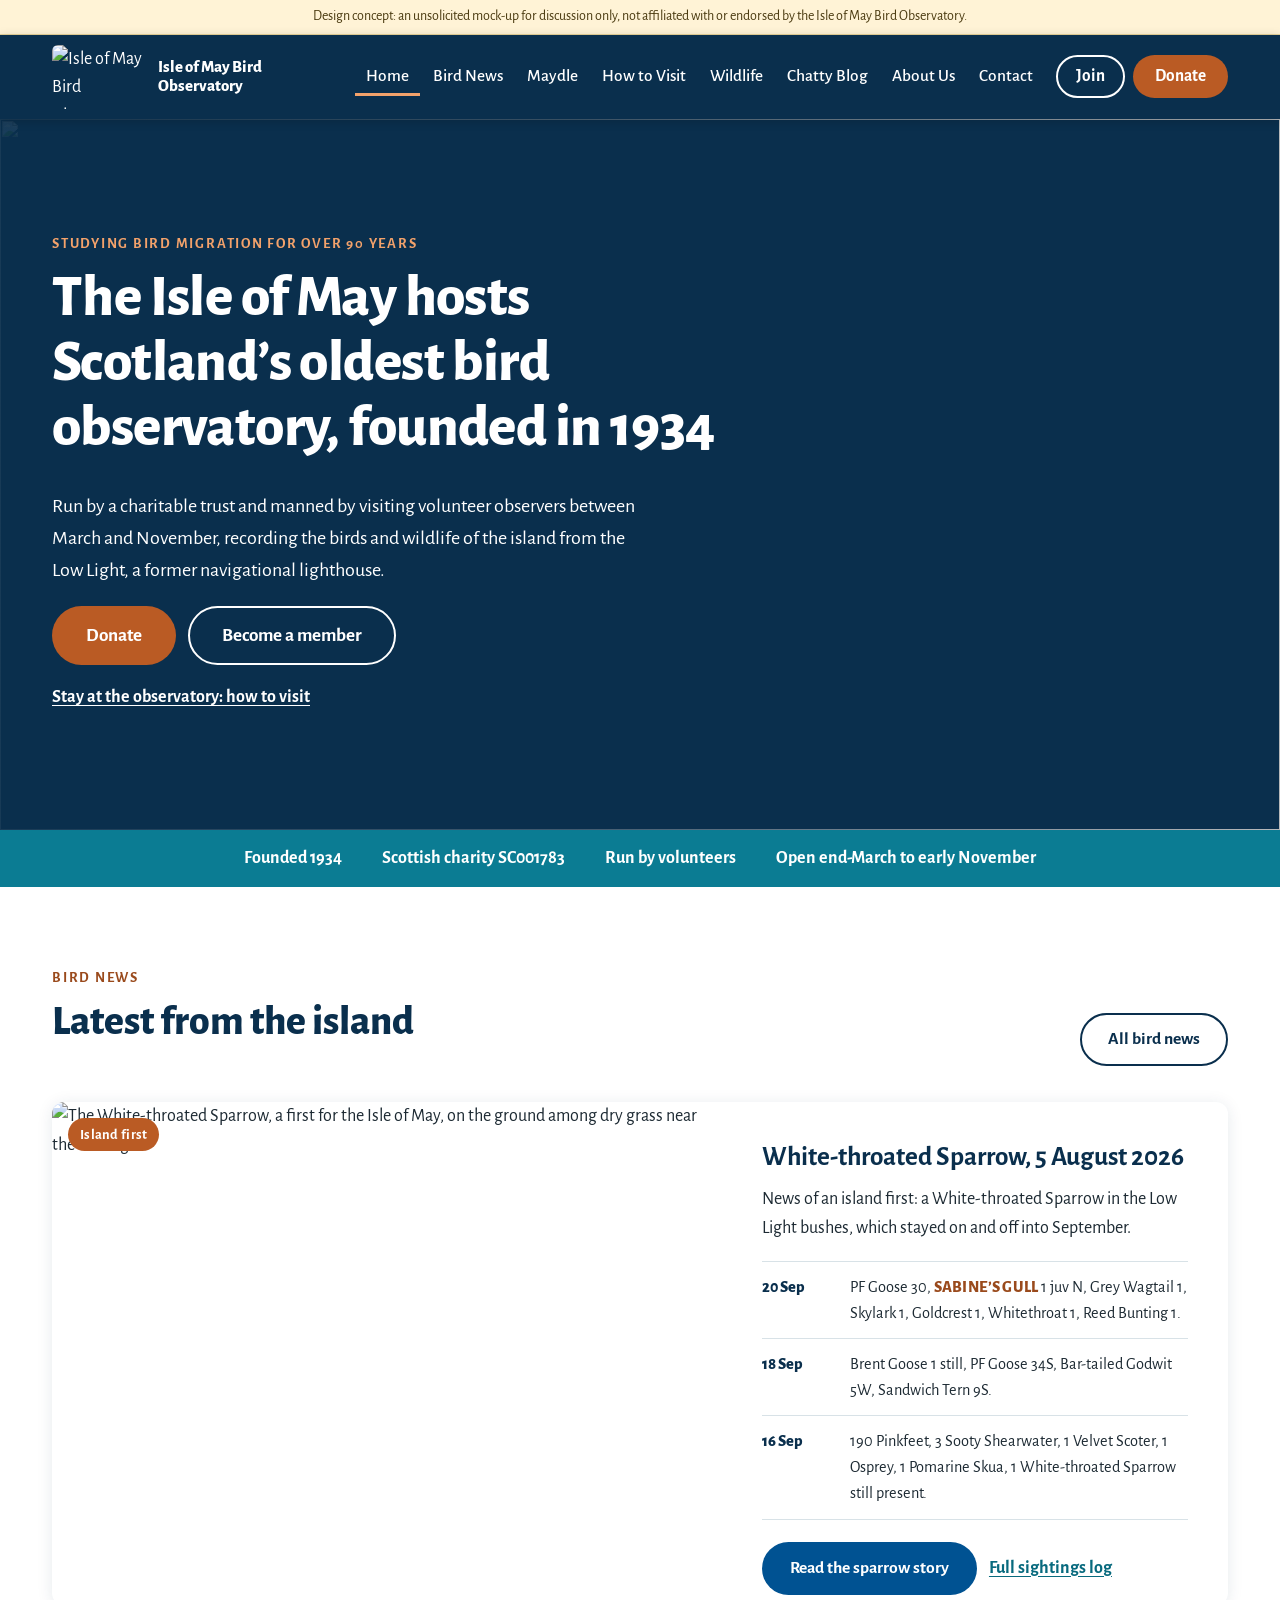
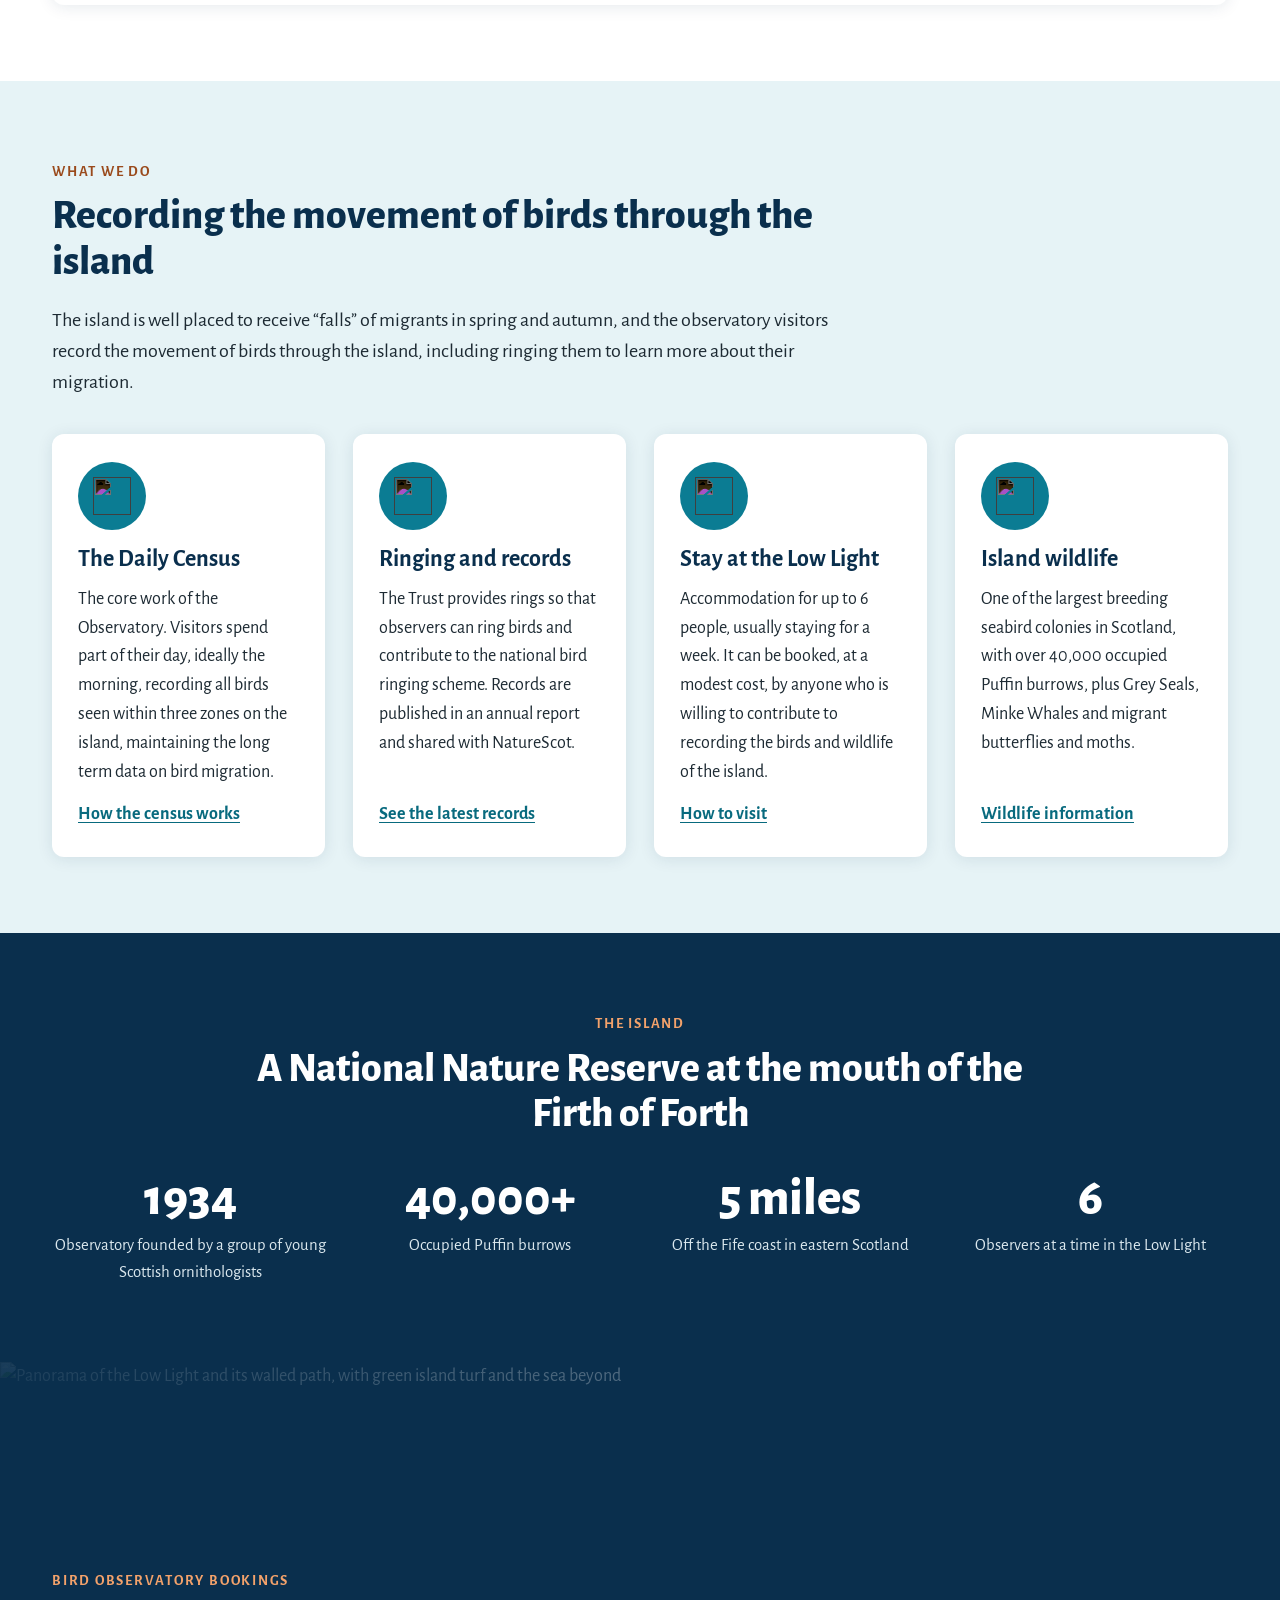
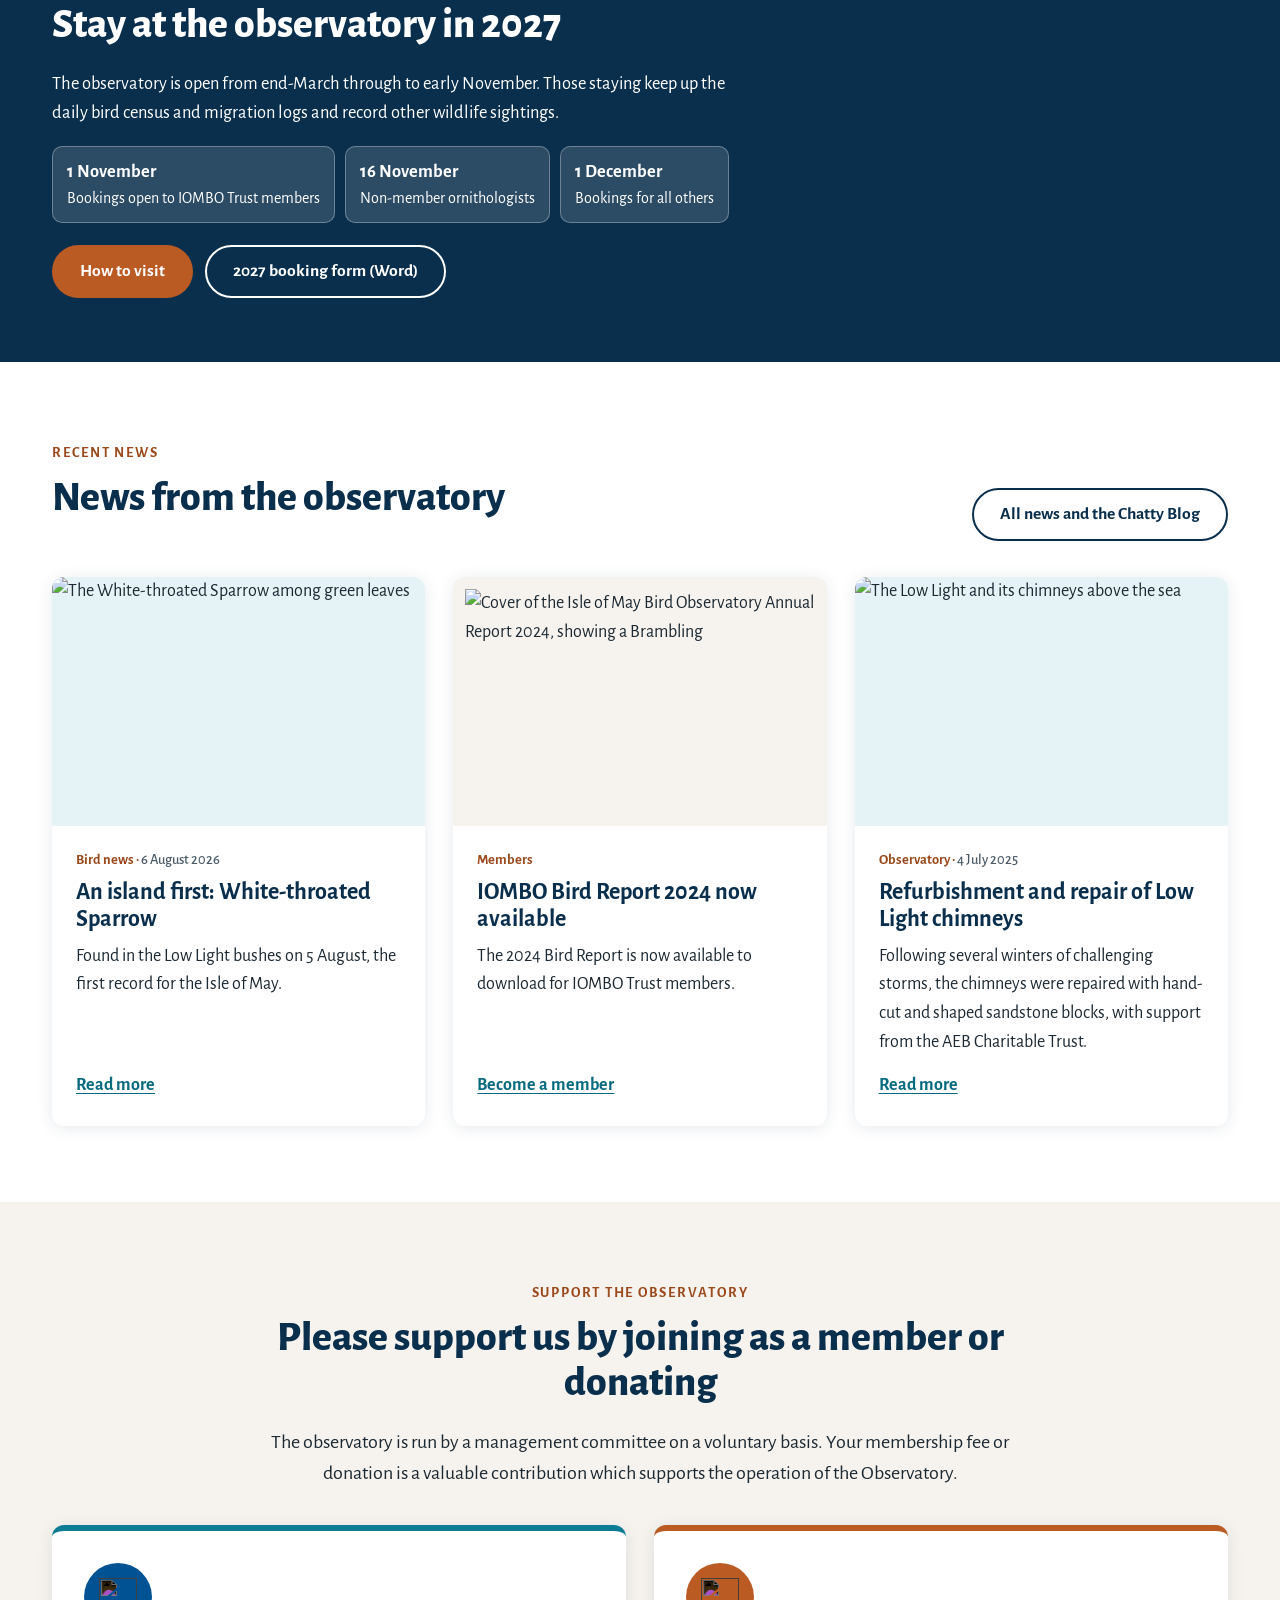
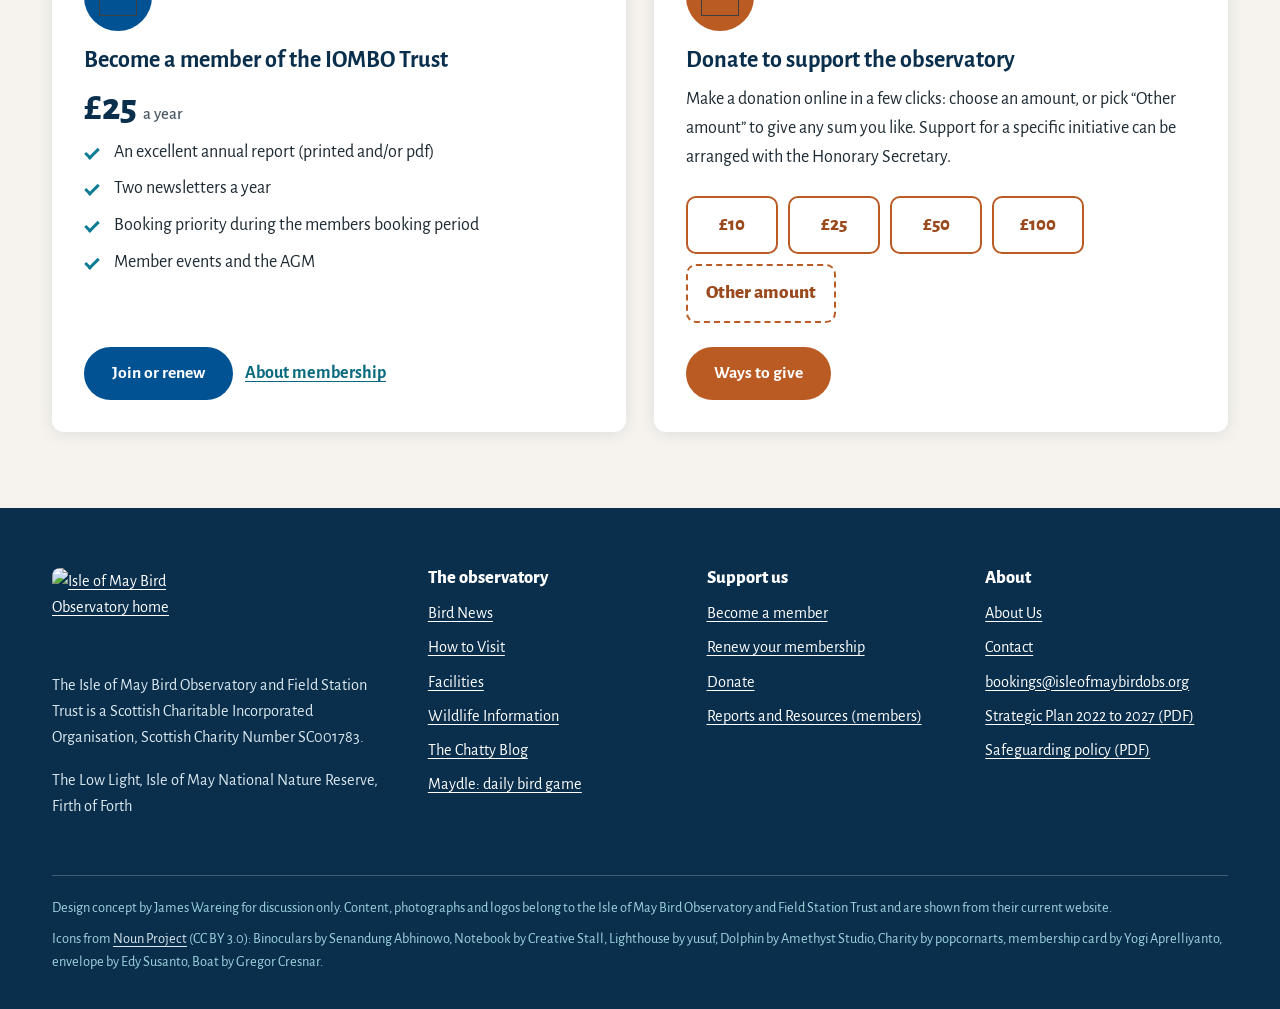
==== index.html @ 3816c266 "Isle of May Bird Observatory website redesign concept Co-Authored-By: Claude Opus 5.5 <noreply@anthr" ====
<!doctype html>
<html lang="en-GB">
<head>
<meta charset="utf-8">
<meta name="viewport" content="width=device-width, initial-scale=1">
<meta name="robots" content="noindex, nofollow">
<title>Isle of May Bird Observatory | Design concept</title>
<meta name="description" content="Design concept homepage for the Isle of May Bird Observatory, Scotland's oldest bird observatory.">
<link rel="preconnect" href="https://fonts.googleapis.com">
<link rel="preconnect" href="https://fonts.gstatic.com" crossorigin>
<link href="https://fonts.googleapis.com/css2?family=Alegreya+Sans:ital,wght@0,400;0,500;0,700;0,800;1,400&display=swap" rel="stylesheet">
<link rel="stylesheet" href="styles.css">
</head>
<body>
<a class="skip-link" href="#main">Skip to content</a>
<div class="concept-banner" role="note">Design concept: an unsolicited mock-up for discussion only, not affiliated with or endorsed by the Isle of May Bird Observatory.</div>
<header class="site-header">
  <div class="container header-inner">
    <a class="logo" href="index.html"><img src="https://i0.wp.com/isleofmaybirdobs.org/wp-content/uploads/2013/03/iombo-logo-2014-colour.png?ssl=1" alt="Isle of May Bird Observatory logo" width="94" height="64"><span>Isle of May Bird Observatory</span></a>
    <button class="menu-toggle" type="button" aria-expanded="false" aria-controls="main-nav"><span class="bars" aria-hidden="true"></span><span class="label">Menu</span></button>
    <nav class="main-nav" id="main-nav" aria-label="Main">
      <ul>
        <li><a href="index.html" aria-current="page">Home</a></li>
        <li><a href="sightings.html">Bird News</a></li>
        <li><a href="game.html">Maydle</a></li>
        <li><a href="how-to-visit.html">How to Visit</a></li>
        <li><a href="wildlife.html">Wildlife</a></li>
        <li><a href="news.html">Chatty Blog</a></li>
        <li><a href="about.html">About Us</a></li>
        <li><a href="contact.html">Contact</a></li>
        <li class="nav-join"><a href="support.html#join">Join</a></li>
        <li class="nav-donate"><a href="support.html#donate">Donate</a></li>
      </ul>
    </nav>
  </div>
</header>
<main id="main">
<section class="hero" aria-labelledby="hero-title">
  <div class="hero-media"><img src="https://i0.wp.com/isleofmaybirdobs.org/wp-content/uploads/2017/09/iomwebbackground.jpg?ssl=1" alt="" fetchpriority="high" width="1556" height="1167"></div>
  <div class="container">
    <div class="hero-content">
      <span class="eyebrow">Studying bird migration for over 90 years</span>
      <h1 id="hero-title">The Isle of May hosts Scotland&rsquo;s oldest bird observatory, founded in 1934</h1>
      <p>Run by a charitable trust and manned by visiting volunteer observers between March and November, recording the birds and wildlife of the island from the Low Light, a former navigational lighthouse.</p>
      <div class="btn-row">
        <a class="btn btn-donate btn-lg" href="support.html#donate">Donate</a>
        <a class="btn btn-outline btn-lg" href="support.html#join">Become a member</a>
      </div>
      <a href="how-to-visit.html" class="sub-link">Stay at the observatory: how to visit</a>
    </div>
  </div>
</section>

<div class="trust-strip">
  <div class="container">
    <ul>
      <li>Founded 1934</li>
      <li>Scottish charity SC001783</li>
      <li>Run by volunteers</li>
      <li>Open end-March to early November</li>
    </ul>
  </div>
</div>

<section class="section" aria-labelledby="latest-title">
  <div class="container">
    <div class="section-head row">
      <div>
        <span class="eyebrow">Bird News</span>
        <h2 id="latest-title">Latest from the island</h2>
      </div>
      <a class="btn btn-outline" href="sightings.html">All bird news</a>
    </div>
    <div class="sightings-feature">
      <div class="sf-media">
        <img src="https://i0.wp.com/isleofmaybirdobs.org/wp-content/uploads/2026/08/photo-2026-08-05-13-35-54.jpg?ssl=1" alt="The White-throated Sparrow, a first for the Isle of May, on the ground among dry grass near the Low Light" loading="lazy" width="1599" height="1200">
        <span class="badge">Island first</span>
      </div>
      <div class="sf-body">
        <h3 style="font-size:1.7rem">White-throated Sparrow, 5 August 2026</h3>
        <p>News of an island first: a White-throated Sparrow in the Low Light bushes, which stayed on and off into September.</p>
        <ul class="log-mini" aria-label="Latest log entries">
          <li><time datetime="2026-09-20">20 Sep</time><span>PF Goose 30, <span class="rare">SABINE&rsquo;S GULL</span> 1 juv N, Grey Wagtail 1, Skylark 1, Goldcrest 1, Whitethroat 1, Reed Bunting 1.</span></li>
          <li><time datetime="2026-09-18">18 Sep</time><span>Brent Goose 1 still, PF Goose 34S, Bar-tailed Godwit 5W, Sandwich Tern 9S.</span></li>
          <li><time datetime="2026-09-16">16 Sep</time><span>190 Pinkfeet, 3 Sooty Shearwater, 1 Velvet Scoter, 1 Osprey, 1 Pomarine Skua, 1 White-throated Sparrow still present.</span></li>
        </ul>
        <div class="btn-row">
          <a class="btn btn-primary" href="news-article.html">Read the sparrow story</a>
          <a class="text-link" href="sightings.html">Full sightings log</a>
        </div>
      </div>
    </div>
  </div>
</section>

<section class="section bg-pale" aria-labelledby="what-title">
  <div class="container">
    <div class="section-head">
      <span class="eyebrow">What we do</span>
      <h2 id="what-title">Recording the movement of birds through the island</h2>
      <p class="lead">The island is well placed to receive &ldquo;falls&rdquo; of migrants in spring and autumn, and the observatory visitors record the movement of birds through the island, including ringing them to learn more about their migration.</p>
    </div>
    <div class="grid grid-4">
      <article class="feature">
        <span class="icon-circle "><img src="https://static.thenounproject.com/png/7057283-200.png" alt="" width="38" height="38"></span>
        <h3>The Daily Census</h3>
        <p>The core work of the Observatory. Visitors spend part of their day, ideally the morning, recording all birds seen within three zones on the island, maintaining the long term data on bird migration.</p>
        <a href="wildlife.html" class="card-link">How the census works</a>
      </article>
      <article class="feature">
        <span class="icon-circle "><img src="https://static.thenounproject.com/png/784610-200.png" alt="" width="38" height="38"></span>
        <h3>Ringing and records</h3>
        <p>The Trust provides rings so that observers can ring birds and contribute to the national bird ringing scheme. Records are published in an annual report and shared with NatureScot.</p>
        <a class="card-link" href="sightings.html">See the latest records</a>
      </article>
      <article class="feature">
        <span class="icon-circle "><img src="https://static.thenounproject.com/png/3741266-200.png" alt="" width="38" height="38"></span>
        <h3>Stay at the Low Light</h3>
        <p>Accommodation for up to 6 people, usually staying for a week. It can be booked, at a modest cost, by anyone who is willing to contribute to recording the birds and wildlife of the island.</p>
        <a href="how-to-visit.html" class="card-link">How to visit</a>
      </article>
      <article class="feature">
        <span class="icon-circle "><img src="https://static.thenounproject.com/png/4284374-200.png" alt="" width="38" height="38"></span>
        <h3>Island wildlife</h3>
        <p>One of the largest breeding seabird colonies in Scotland, with over 40,000 occupied Puffin burrows, plus Grey Seals, Minke Whales and migrant butterflies and moths.</p>
        <a href="wildlife.html" class="card-link">Wildlife information</a>
      </article>
    </div>
  </div>
</section>

<section class="section band-dark" aria-labelledby="facts-title">
  <div class="container">
    <div class="section-head center">
      <span class="eyebrow">The island</span>
      <h2 id="facts-title">A National Nature Reserve at the mouth of the Firth of Forth</h2>
    </div>
    <div class="stats">
      <div><span class="stat-num">1934</span><span class="stat-label">Observatory founded by a group of young Scottish ornithologists</span></div>
      <div><span class="stat-num">40,000+</span><span class="stat-label">Occupied Puffin burrows</span></div>
      <div><span class="stat-num">5 miles</span><span class="stat-label">Off the Fife coast in eastern Scotland</span></div>
      <div><span class="stat-num">6</span><span class="stat-label">Observers at a time in the Low Light</span></div>
    </div>
  </div>
</section>

<section class="pano" aria-labelledby="visit-title">
  <img src="https://i0.wp.com/isleofmaybirdobs.org/wp-content/uploads/2013/03/pano_lowlight.jpg?w=2600&ssl=1" alt="Panorama of the Low Light and its walled path, with green island turf and the sea beyond" loading="lazy" class="bg">
  <div class="container">
    <span class="eyebrow">Bird Observatory bookings</span>
    <h2 id="visit-title">Stay at the observatory in 2027</h2>
    <p>The observatory is open from end-March through to early November. Those staying keep up the daily bird census and migration logs and record other wildlife sightings.</p>
    <ul class="dates">
      <li><strong>1 November</strong>Bookings open to IOMBO Trust members</li>
      <li><strong>16 November</strong>Non-member ornithologists</li>
      <li><strong>1 December</strong>Bookings for all others</li>
    </ul>
    <div class="btn-row">
      <a href="how-to-visit.html" class="btn btn-donate">How to visit</a>
      <a href="https://isleofmaybirdobs.org/wp-content/uploads/2026/10/iombo-booking-form-2027.docx" class="btn btn-outline" target="_blank" rel="noopener">2027 booking form (Word)<span class="visually-hidden"> (opens in a new tab)</span></a>
    </div>
  </div>
</section>

<section class="section" aria-labelledby="news-title">
  <div class="container">
    <div class="section-head row">
      <div>
        <span class="eyebrow">Recent news</span>
        <h2 id="news-title">News from the observatory</h2>
      </div>
      <a class="btn btn-outline" href="news.html">All news and the Chatty Blog</a>
    </div>
    <div class="grid grid-3">
      <article class="card">
        <div class="card-media"><img src="https://i0.wp.com/isleofmaybirdobs.org/wp-content/uploads/2026/08/photo-2026-08-05-13-31-51.jpg?w=800&ssl=1" alt="The White-throated Sparrow among green leaves" loading="lazy"></div>
        <div class="card-body">
          <span class="tag">Bird news &middot; <time datetime="2026-08-06">6 August 2026</time></span>
          <h3><a href="news-article.html">An island first: White-throated Sparrow</a></h3>
          <p>Found in the Low Light bushes on 5 August, the first record for the Isle of May.</p>
          <a class="card-link" href="news-article.html">Read more</a>
        </div>
      </article>
      <article class="card">
        <div class="card-media contain"><img src="https://i0.wp.com/isleofmaybirdobs.org/wp-content/uploads/2026/07/image-2.png?ssl=1" alt="Cover of the Isle of May Bird Observatory Annual Report 2024, showing a Brambling" loading="lazy"></div>
        <div class="card-body">
          <span class="tag">Members</span>
          <h3><a href="https://isleofmaybirdobs.org/reports-and-resources-iombo-members-only/" target="_blank" rel="noopener">IOMBO Bird Report 2024 now available<span class="visually-hidden"> (opens in a new tab)</span></a></h3>
          <p>The 2024 Bird Report is now available to download for IOMBO Trust members.</p>
          <a class="card-link" href="support.html#join">Become a member</a>
        </div>
      </article>
      <article class="card">
        <div class="card-media"><img src="https://i0.wp.com/isleofmaybirdobs.org/wp-content/uploads/2017/09/iomwebbackground.jpg?w=800&ssl=1" alt="The Low Light and its chimneys above the sea" loading="lazy"></div>
        <div class="card-body">
          <span class="tag">Observatory &middot; <time datetime="2025-07-04">4 July 2025</time></span>
          <h3><a href="news.html#chimneys">Refurbishment and repair of Low Light chimneys</a></h3>
          <p>Following several winters of challenging storms, the chimneys were repaired with hand-cut and shaped sandstone blocks, with support from the AEB Charitable Trust.</p>
          <a class="card-link" href="news.html#chimneys">Read more</a>
        </div>
      </article>
    </div>
  </div>
</section>

<section class="section bg-sand" aria-labelledby="support-title">
  <div class="container">
    <div class="section-head center">
      <span class="eyebrow">Support the observatory</span>
      <h2 id="support-title">Please support us by joining as a member or donating</h2>
      <p class="lead">The observatory is run by a management committee on a voluntary basis. Your membership fee or donation is a valuable contribution which supports the operation of the Observatory.</p>
    </div>
    <div class="support-band">
      <div class="support-card">
        <span class="icon-circle blue"><img src="https://static.thenounproject.com/png/8417925-200.png" alt="" width="38" height="38"></span>
        <h3 style="margin-top:16px">Become a member of the IOMBO Trust</h3>
        <p class="price">&pound;25 <span>a year</span></p>
        <ul class="ticks">
          <li>An excellent annual report (printed and/or pdf)</li>
          <li>Two newsletters a year</li>
          <li>Booking priority during the members booking period</li>
          <li>Member events and the AGM</li>
        </ul>
        <div class="btn-row"><a href="https://membermojo.co.uk/iombofst" class="btn btn-primary" target="_blank" rel="noopener">Join or renew<span class="visually-hidden"> (opens in a new tab)</span></a><a class="text-link" href="support.html#join">About membership</a></div>
      </div>
      <div class="support-card donate">
        <span class="icon-circle rust"><img src="https://static.thenounproject.com/png/6913553-200.png" alt="" width="38" height="38"></span>
        <h3 style="margin-top:16px">Donate to support the observatory</h3>
        <p>Make a donation online in a few clicks: choose an amount, or pick &ldquo;Other amount&rdquo; to give any sum you like. Support for a specific initiative can be arranged with the Honorary Secretary.</p>
        <ul class="amounts" aria-label="Donation amounts"><li><a href="https://buy.stripe.com/6oE6q21ydc54g3m8wx" target="_blank" rel="noopener">&pound;10<span class="visually-hidden"> (opens in a new tab)</span></a></li><li><a href="https://buy.stripe.com/eVa6q2b8N8SSeZibIL" target="_blank" rel="noopener">&pound;25<span class="visually-hidden"> (opens in a new tab)</span></a></li><li><a href="https://buy.stripe.com/aEU4hUdgV0mm4kE8wA" target="_blank" rel="noopener">&pound;50<span class="visually-hidden"> (opens in a new tab)</span></a></li><li><a href="https://buy.stripe.com/8wM7u6dgV8SS18saEJ" target="_blank" rel="noopener">&pound;100<span class="visually-hidden"> (opens in a new tab)</span></a></li><li><button type="button" class="amount-other" aria-expanded="false" data-panel="other-amount">Other amount</button></li></ul>
        <div class="design-note other-panel" id="other-amount" hidden><strong>Design note:</strong> on the live site, &ldquo;Other amount&rdquo; opens one more Stripe payment link, set to <em>customers choose what to pay</em>, so a donor can type any amount and give online straight away, with no form or email needed. The Treasurer can create it in the Stripe dashboard in a few minutes (Payment Links, then New, then &ldquo;Customers choose what to pay&rdquo;), with an optional suggested amount and minimum. It pays into the same Stripe account as the other four buttons.</div>
        <div class="btn-row"><a class="btn btn-donate" href="support.html#donate">Ways to give</a></div>
      </div>
    </div>
  </div>
</section>
</main>
<footer class="site-footer">
  <div class="container">
    <div class="footer-grid">
      <div>
        <a class="footer-logo" href="index.html"><img src="https://i0.wp.com/isleofmaybirdobs.org/wp-content/uploads/2013/03/iombo-logo-2014-colour.png?ssl=1" alt="Isle of May Bird Observatory home" width="130" height="88"></a>
        <p>The Isle of May Bird Observatory and Field Station Trust is a Scottish Charitable Incorporated Organisation, Scottish Charity Number SC001783.</p>
        <p>The Low Light, Isle of May National Nature Reserve, Firth of Forth</p>
      </div>
      <div>
        <h2>The observatory</h2>
        <ul>
          <li><a href="sightings.html">Bird News</a></li>
          <li><a href="how-to-visit.html">How to Visit</a></li>
          <li><a href="facilities.html">Facilities</a></li>
          <li><a href="wildlife.html">Wildlife Information</a></li>
          <li><a href="news.html">The Chatty Blog</a></li>
          <li><a href="game.html">Maydle: daily bird game</a></li>
        </ul>
      </div>
      <div>
        <h2>Support us</h2>
        <ul>
          <li><a href="support.html#join">Become a member</a></li>
          <li><a href="https://membermojo.co.uk/iombofst" target="_blank" rel="noopener">Renew your membership<span class="visually-hidden"> (opens in a new tab)</span></a></li>
          <li><a href="support.html#donate">Donate</a></li>
          <li><a href="https://isleofmaybirdobs.org/reports-and-resources-iombo-members-only/" target="_blank" rel="noopener">Reports and Resources (members)<span class="visually-hidden"> (opens in a new tab)</span></a></li>
        </ul>
      </div>
      <div>
        <h2>About</h2>
        <ul>
          <li><a href="about.html">About Us</a></li>
          <li><a href="contact.html">Contact</a></li>
          <li><a href="mailto:bookings@isleofmaybirdobs.org">bookings@isleofmaybirdobs.org</a></li>
          <li><a href="https://isleofmaybirdobs.org/wp-content/uploads/2023/07/c24db-strategic-plan-2022-2026_final_approved_2022_march.docx.pdf" target="_blank" rel="noopener">Strategic Plan 2022 to 2027 (PDF)<span class="visually-hidden"> (opens in a new tab)</span></a></li>
          <li><a href="https://isleofmaybirdobs.org/wp-content/uploads/2020/03/safeguarding-children-policy-final.pdf" target="_blank" rel="noopener">Safeguarding policy (PDF)<span class="visually-hidden"> (opens in a new tab)</span></a></li>
        </ul>
      </div>
    </div>
    <div class="footer-bottom">
      <p>Design concept by James Wareing for discussion only. Content, photographs and logos belong to the Isle of May Bird Observatory and Field Station Trust and are shown from their current website.</p>
      <p>Icons from <a href="https://thenounproject.com" target="_blank" rel="noopener">Noun Project<span class="visually-hidden"> (opens in a new tab)</span></a> (CC BY 3.0): Binoculars by Senandung Abhinowo, Notebook by Creative Stall, Lighthouse by yusuf, Dolphin by Amethyst Studio, Charity by popcornarts, membership card by Yogi Aprelliyanto, envelope by Edy Susanto, Boat by Gregor Cresnar.</p>
    </div>
  </div>
</footer>
<script src="script.js"></script>
</body>
</html>
---- styles.css ----
/* Isle of May Bird Observatory: design concept stylesheet
   Font: Alegreya Sans, the font already used on the live site (via Google Fonts).
   Colours: logo blue #005292, site teal #0b7c93 and the Bluethroat's rust #ba5b24 from the logo,
   with deeper and lighter shades of the same colours added for contrast and backgrounds. */

:root {
  /* Existing brand colours (from the logo and the live site) */
  --blue: #005292;        /* logo blue */
  --teal: #0b7c93;        /* current page background colour */
  --rust: #ba5b24;        /* Bluethroat breast band in the logo */
  --title-blue: #1353a5;  /* current site title colour */

  /* Added shades of the same colours */
  --navy: #0a2f4d;        /* deep logo blue: header bar, dark bands, footer */
  --blue-dark: #00365f;
  --teal-dark: #086a7e;   /* links and small text on white (6.2:1) */
  --teal-light: #9fd3df;  /* text on navy (8.4:1) */
  --teal-pale: #e6f3f6;
  --rust-dark: #9a4a1c;
  --rust-light: #f3a26b;  /* accents on navy (6.7:1) */
  --sand: #f6f3ee;        /* whitewashed stone of the Low Light */
  --white: #ffffff;

  --ink: #1d2a33;
  --muted: #4a5a66;
  --line: #d8e2e7;
  --radius: 12px;
  --shadow: 0 2px 16px rgba(10, 47, 77, 0.10);
  --max: 1240px;
  --gutter: 16px;

  --font: "Alegreya Sans", "Helvetica Neue", Arial, sans-serif;
}

*, *::before, *::after { box-sizing: border-box; }
html { scroll-behavior: smooth; }
[id] { scroll-margin-top: 100px; }
body {
  margin: 0;
  background: var(--white);
  color: var(--ink);
  font-family: var(--font);
  font-size: 1.125rem;
  line-height: 1.6;
  overflow-x: hidden;
}
img { max-width: 100%; height: auto; display: block; }

h1, h2, h3, h4 {
  font-family: var(--font);
  font-weight: 800;
  line-height: 1.1;
  margin: 0 0 0.5em;
  color: var(--navy);
}
h1 { font-size: clamp(2.2rem, 5vw, 3.7rem); letter-spacing: -0.01em; }
h2 { font-size: clamp(1.8rem, 3.4vw, 2.6rem); }
h3 { font-size: clamp(1.3rem, 2vw, 1.5rem); font-weight: 700; }
p { margin: 0 0 1em; }
a { color: var(--teal-dark); text-underline-offset: 3px; }
a:hover { color: var(--navy); }

:focus-visible { outline: 3px solid var(--rust); outline-offset: 3px; border-radius: 4px; }
.hero :focus-visible, .pano :focus-visible, .band-dark :focus-visible, .site-footer :focus-visible, .page-hero :focus-visible, .site-header :focus-visible { outline-color: var(--rust-light); }

.visually-hidden {
  position: absolute !important; width: 1px; height: 1px; padding: 0; margin: -1px;
  overflow: hidden; clip: rect(0 0 0 0); white-space: nowrap; border: 0;
}
.skip-link { position: absolute; left: -9999px; top: 0; background: var(--white); color: var(--navy); padding: 10px 16px; z-index: 1000; font-weight: 700; }
.skip-link:focus { left: 16px; top: 8px; }

.container { width: 100%; max-width: var(--max); margin: 0 auto; padding: 0 var(--gutter); }
@media (min-width: 768px) { :root { --gutter: 32px; } }

/* Concept banner */
.concept-banner {
  background: #fff3d6; color: #4a3a10; border-bottom: 1px solid #e8d49a;
  font-size: 0.875rem; line-height: 1.4; text-align: center;
  padding: 7px var(--gutter);
}

/* Header: keeps the dark menu bar of the current site, in the logo's deep blue */
.site-header { background: var(--navy); position: sticky; top: 0; z-index: 50; box-shadow: 0 2px 10px rgba(0, 0, 0, 0.18); }
.header-inner { display: flex; align-items: center; justify-content: space-between; gap: 18px; min-height: 84px; }
.logo { display: inline-flex; align-items: center; gap: 12px; flex-shrink: 0; text-decoration: none; color: var(--white); }
.logo img { width: 94px; height: auto; border-radius: 6px; }
.logo span { font-weight: 800; font-size: 1.05rem; line-height: 1.1; max-width: 9.5em; }
@media (max-width: 1240px) and (min-width: 1081px) { .logo span { display: none; } }
@media (max-width: 400px) { .logo { gap: 10px; } .logo img { width: 78px; } .logo span { font-size: 0.92rem; } }
@media (max-width: 350px) { .logo span { display: none; } }

.main-nav > ul { list-style: none; margin: 0; padding: 0; display: flex; align-items: center; gap: 2px; }
.main-nav a {
  display: block; padding: 9px 11px; color: var(--white); text-decoration: none;
  font-size: 1.08rem; font-weight: 500; line-height: 1.2;
  border-radius: 6px; white-space: nowrap;
}
.main-nav a:hover { background: rgba(255, 255, 255, 0.12); color: var(--white); }
.main-nav a[aria-current="page"] { box-shadow: inset 0 -3px 0 var(--rust-light); border-radius: 0; }
.ext::after { content: " \2197"; font-size: 0.78em; opacity: 0.8; }
.main-nav .nav-join a { border: 2px solid var(--white); border-radius: 999px; padding: 9px 18px; margin-left: 10px; font-weight: 700; }
.main-nav .nav-join a:hover { background: var(--white); color: var(--navy); }
.main-nav .nav-donate a { background: var(--rust); color: var(--white); font-weight: 700; padding: 11px 22px; margin-left: 6px; border-radius: 999px; }
.main-nav .nav-donate a:hover { background: var(--rust-dark); }

.menu-toggle {
  display: none; align-items: center; gap: 8px; background: transparent;
  border: 2px solid var(--white); border-radius: 999px; padding: 8px 14px;
  font: inherit; font-size: 1rem; font-weight: 700; color: var(--white); cursor: pointer;
}
.menu-toggle .bars { width: 18px; height: 2px; background: var(--white); position: relative; display: inline-block; }
.menu-toggle .bars::before, .menu-toggle .bars::after { content: ""; position: absolute; left: 0; width: 18px; height: 2px; background: var(--white); }
.menu-toggle .bars::before { top: -6px; }
.menu-toggle .bars::after { top: 6px; }

@media (max-width: 1080px) {
  .menu-toggle { display: inline-flex; }
  .main-nav {
    display: none; position: absolute; left: 0; right: 0; top: 100%;
    background: var(--navy); border-top: 1px solid rgba(255, 255, 255, 0.15); box-shadow: 0 8px 18px rgba(0, 0, 0, 0.25);
    max-height: calc(100vh - 120px); overflow-y: auto;
  }
  .main-nav.is-open { display: block; }
  .main-nav > ul { flex-direction: column; align-items: stretch; padding: 8px var(--gutter) 22px; gap: 0; }
  .main-nav a { padding: 14px 4px; border-bottom: 1px solid rgba(255, 255, 255, 0.12); border-radius: 0; font-size: 1.15rem; white-space: normal; }
  .main-nav a[aria-current="page"] { box-shadow: inset 4px 0 0 var(--rust-light); padding-left: 14px; }
  .main-nav .nav-join a, .main-nav .nav-donate a { margin: 14px 0 0; text-align: center; border-radius: 999px; padding: 13px; }
  .main-nav .nav-join a { border: 2px solid var(--white); }
}

/* Buttons */
.btn {
  display: inline-block; font-family: var(--font); font-size: 1.1rem; font-weight: 700; line-height: 1.2;
  padding: 14px 26px; border-radius: 999px; text-decoration: none; border: 2px solid transparent; text-align: center;
}
.btn-donate { background: var(--rust); color: var(--white); }
.btn-donate:hover { background: var(--rust-dark); color: var(--white); }
.btn-primary { background: var(--blue); color: var(--white); }
.btn-primary:hover { background: var(--navy); color: var(--white); }
.btn-outline { border-color: currentColor; color: var(--navy); background: transparent; }
.btn-outline:hover { background: var(--navy); color: var(--white); border-color: var(--navy); }
.hero .btn-outline, .band-dark .btn-outline, .page-hero .btn-outline, .pano .btn-outline { color: var(--white); }
.hero .btn-outline:hover, .band-dark .btn-outline:hover, .page-hero .btn-outline:hover, .pano .btn-outline:hover { background: var(--white); color: var(--navy); border-color: var(--white); }
.btn-lg { font-size: 1.2rem; padding: 16px 32px; }
.btn-row { display: flex; flex-wrap: wrap; gap: 12px; margin-top: 8px; align-items: center; }
@media (max-width: 480px) { .btn-row .btn { flex: 1 1 100%; } }
.text-link { font-weight: 700; }

/* Sections */
.section { padding: 76px 0; }
.section-tight { padding: 48px 0; }
@media (max-width: 767px) { .section { padding: 52px 0; } .section-tight { padding: 36px 0; } }
.bg-sand { background: var(--sand); }
.bg-pale { background: var(--teal-pale); }
.band-dark { background: var(--navy); color: #dbe8ee; }
.band-dark h2, .band-dark h3 { color: var(--white); }
.band-dark a:not(.btn) { color: var(--teal-light); }
.eyebrow {
  display: inline-block; font-weight: 700; font-size: 0.92rem;
  letter-spacing: 0.12em; text-transform: uppercase; color: var(--rust-dark); margin-bottom: 10px;
}
.band-dark .eyebrow, .hero .eyebrow, .page-hero .eyebrow, .pano .eyebrow { color: var(--rust-light); }
.section-head { max-width: 780px; margin-bottom: 36px; }
.section-head.center { margin-left: auto; margin-right: auto; text-align: center; }
.section-head.row { max-width: none; display: flex; flex-wrap: wrap; justify-content: space-between; align-items: end; gap: 12px 24px; }
.section-head.row > div { max-width: 760px; }
.lead { font-size: 1.25rem; line-height: 1.55; }
.meta { font-size: 0.95rem; color: var(--muted); }
.band-dark .meta { color: var(--teal-light); }

.grid { display: grid; gap: 28px; }
.grid-2 { grid-template-columns: repeat(2, 1fr); }
.grid-3 { grid-template-columns: repeat(3, 1fr); }
.grid-4 { grid-template-columns: repeat(4, 1fr); }
@media (max-width: 1000px) { .grid-4 { grid-template-columns: repeat(2, 1fr); } .grid-3 { grid-template-columns: repeat(2, 1fr); } }
@media (max-width: 640px) { .grid-2, .grid-3, .grid-4 { grid-template-columns: 1fr; } }

.split { display: grid; grid-template-columns: 1fr 1fr; gap: 56px; align-items: center; }
.split.top { align-items: start; }
.rounded { border-radius: var(--radius); }
@media (max-width: 860px) { .split { grid-template-columns: 1fr; gap: 28px; } }

/* Hero */
.hero { position: relative; color: var(--white); background: var(--navy); overflow: hidden; }
.hero-media { position: absolute; inset: 0; }
.hero-media img { width: 100%; height: 100%; object-fit: cover; object-position: 70% 40%; }
.hero::after { content: ""; position: absolute; inset: 0; background: linear-gradient(90deg, rgba(10, 47, 77, 0.92) 0%, rgba(10, 47, 77, 0.7) 45%, rgba(10, 47, 77, 0.05) 100%); }
.hero .container { position: relative; z-index: 1; }
.hero-content { max-width: 680px; padding: 110px 0 118px; }
.hero h1 { color: var(--white); }
.hero p { font-size: 1.25rem; max-width: 600px; }
.hero .sub-link { display: inline-block; margin-top: 18px; color: var(--white); font-weight: 700; }
@media (max-width: 767px) {
  .hero::after { background: rgba(10, 47, 77, 0.76); }
  .hero-content { padding: 60px 0 68px; }
  .hero p { font-size: 1.12rem; }
}

/* Trust strip */
.trust-strip { background: var(--teal); color: var(--white); font-weight: 700; }
.trust-strip ul { list-style: none; margin: 0; padding: 14px 0; display: flex; flex-wrap: wrap; justify-content: center; gap: 6px 40px; text-align: center; }

/* Latest sightings */
.sightings-feature { display: grid; grid-template-columns: 1.05fr 1fr; gap: 0; border-radius: var(--radius); overflow: hidden; background: var(--white); box-shadow: var(--shadow); }
.sightings-feature .sf-media { position: relative; }
.sightings-feature .sf-media img { width: 100%; height: 100%; object-fit: cover; min-height: 340px; }
.sightings-feature .sf-media .badge { position: absolute; left: 16px; top: 16px; }
.sightings-feature .sf-body { padding: 40px 40px 36px; }
@media (max-width: 860px) { .sightings-feature { grid-template-columns: 1fr; } .sightings-feature .sf-body { padding: 26px 22px; } .sightings-feature .sf-media img { min-height: 220px; } }
.badge { display: inline-block; background: var(--rust); color: var(--white); font-weight: 700; font-size: 0.9rem; padding: 5px 12px; border-radius: 999px; letter-spacing: 0.02em; }
.log-mini { list-style: none; margin: 0 0 22px; padding: 0; border-top: 1px solid var(--line); }
.log-mini li { display: grid; grid-template-columns: 74px 1fr; gap: 14px; padding: 12px 0; border-bottom: 1px solid var(--line); font-size: 1.02rem; }
.log-mini time { font-weight: 800; color: var(--navy); }
.rare { font-weight: 800; color: var(--rust-dark); letter-spacing: 0.01em; }

/* Stats */
.stats { display: grid; grid-template-columns: repeat(4, 1fr); gap: 24px; text-align: center; }
.stat-num { display: block; font-weight: 800; font-size: clamp(2.3rem, 4vw, 3.2rem); line-height: 1; color: var(--white); margin-bottom: 8px; }
.stat-label { display: block; color: #dbe8ee; font-size: 1.05rem; }
@media (max-width: 860px) { .stats { grid-template-columns: repeat(2, 1fr); gap: 32px 16px; } }

/* Cards */
.card { background: var(--white); border-radius: var(--radius); overflow: hidden; box-shadow: var(--shadow); display: flex; flex-direction: column; }
.card-media { aspect-ratio: 3 / 2; overflow: hidden; background: var(--teal-pale); }
.card-media img { width: 100%; height: 100%; object-fit: cover; }
.card-media.contain img { object-fit: contain; background: var(--sand); padding: 12px; }
.card-body { padding: 22px 24px 26px; display: flex; flex-direction: column; flex: 1; }
.card-body h3 { margin-bottom: 0.4em; }
.card-body h3 a { color: var(--navy); text-decoration: none; }
.card-body h3 a:hover { text-decoration: underline; }
.card-body p { margin-bottom: 0.8em; }
.card-link { margin-top: auto; font-weight: 700; color: var(--teal-dark); }
.tag { display: inline-block; font-size: 0.9rem; font-weight: 700; color: var(--rust-dark); margin-bottom: 8px; }
.tag time { color: var(--muted); font-weight: 500; }

/* Features with icons */
.feature { background: var(--white); border-radius: var(--radius); padding: 28px 26px; box-shadow: var(--shadow); display: flex; flex-direction: column; }
.feature h3 { margin-top: 16px; }
.feature p:last-of-type { margin-bottom: 14px; }
.feature .card-link { margin-top: auto; }
.icon-circle { display: inline-flex; align-items: center; justify-content: center; width: 68px; height: 68px; border-radius: 50%; background: var(--teal); flex-shrink: 0; }
.icon-circle img { width: 38px; height: 38px; filter: invert(1); }
.icon-circle.rust { background: var(--rust); }
.icon-circle.blue { background: var(--blue); }

/* Panorama band */
.pano { position: relative; min-height: 600px; display: flex; align-items: flex-end; color: var(--white); background: var(--navy); overflow: hidden; }
.pano img.bg { position: absolute; inset: 0; width: 100%; height: 100%; object-fit: cover; object-position: 0% 50%; }
.pano::after { content: ""; position: absolute; inset: 0; background: linear-gradient(90deg, rgba(10, 47, 77, 0.93) 0%, rgba(10, 47, 77, 0.72) 48%, rgba(10, 47, 77, 0) 72%); }
.pano .container { position: relative; z-index: 1; padding-top: 72px; padding-bottom: 64px; }
@media (max-width: 767px) { .pano { min-height: 0; } .pano img.bg { object-position: 40% 50%; } .pano::after { background: rgba(10, 47, 77, 0.82); } .pano .container { padding-top: 56px; } }
.pano h2 { color: var(--white); }
.pano p { max-width: 700px; font-size: 1.15rem; }
.pano .dates { list-style: none; padding: 0; margin: 0 0 22px; display: flex; flex-wrap: wrap; gap: 10px; }
.pano .dates li { background: rgba(255, 255, 255, 0.14); border: 1px solid rgba(255, 255, 255, 0.3); border-radius: 10px; padding: 10px 14px; font-size: 1rem; }
.pano .dates strong { display: block; font-size: 1.15rem; color: var(--white); }
.dates-light { list-style: none; padding: 0; margin: 0 0 22px; display: flex; flex-wrap: wrap; gap: 10px; }
.dates-light li { background: var(--teal-pale); border-radius: 10px; padding: 10px 14px; font-size: 1rem; }
.dates-light strong { display: block; font-size: 1.15rem; color: var(--navy); }

/* Support band */
.support-band { display: grid; grid-template-columns: 1fr 1fr; gap: 28px; }
@media (max-width: 860px) { .support-band { grid-template-columns: 1fr; } }
.support-card { background: var(--white); border-radius: var(--radius); box-shadow: var(--shadow); padding: 32px; border-top: 6px solid var(--teal); display: flex; flex-direction: column; }
.support-card.donate { border-top-color: var(--rust); }
.support-card .btn-row { margin-top: auto; padding-top: 6px; }
.support-card .price { font-weight: 800; font-size: 2.4rem; line-height: 1; color: var(--navy); margin: 4px 0 10px; }
.support-card .price span { font-size: 1.05rem; font-weight: 500; color: var(--muted); }
.amounts { display: flex; flex-wrap: wrap; gap: 10px; margin: 6px 0 18px; padding: 0; list-style: none; }
.amounts a { display: inline-block; min-width: 92px; text-align: center; padding: 12px 18px; border-radius: 10px; border: 2px solid var(--rust); color: var(--rust-dark); font-weight: 800; font-size: 1.2rem; text-decoration: none; }
.amounts a:hover { background: var(--rust); color: var(--white); }
.ticks { list-style: none; padding: 0; margin: 0 0 18px; }
.ticks li { position: relative; padding-left: 30px; margin-bottom: 8px; }
.ticks li::before { content: ""; position: absolute; left: 4px; top: 7px; width: 8px; height: 14px; border-right: 3px solid var(--teal); border-bottom: 3px solid var(--teal); transform: rotate(45deg); }

/* Thanks */
.thanks { display: grid; grid-template-columns: 180px 1fr; gap: 28px; align-items: center; background: var(--white); border-radius: var(--radius); padding: 24px 28px; box-shadow: var(--shadow); }
.thanks img { width: 180px; border-radius: 8px; }
@media (max-width: 640px) { .thanks { grid-template-columns: 1fr; } }

/* Page hero (inner pages) */
.page-hero { position: relative; color: var(--white); background: var(--navy); overflow: hidden; }
.page-hero img.bg { position: absolute; inset: 0; width: 100%; height: 100%; object-fit: cover; }
.page-hero::after { content: ""; position: absolute; inset: 0; background: linear-gradient(90deg, rgba(10, 47, 77, 0.92) 0%, rgba(10, 47, 77, 0.65) 60%, rgba(10, 47, 77, 0.3) 100%); }
.page-hero .container { position: relative; z-index: 1; padding-top: 76px; padding-bottom: 76px; }
.page-hero h1 { color: var(--white); max-width: 840px; }
.page-hero p { max-width: 700px; font-size: 1.2rem; margin-bottom: 0; }
.page-hero.plain { background: var(--sand); color: var(--ink); }
.page-hero.plain::after { display: none; }
.page-hero.plain h1 { color: var(--navy); }
.page-hero.plain .eyebrow { color: var(--rust-dark); }
@media (max-width: 767px) { .page-hero::after { background: rgba(10, 47, 77, 0.78); } .page-hero .container { padding-top: 52px; padding-bottom: 52px; } }
.breadcrumb { font-size: 0.95rem; margin-bottom: 14px; }
.page-hero:not(.plain) .breadcrumb a { color: var(--teal-light); }

/* Jump links */
.jump { background: var(--white); border-bottom: 1px solid var(--line); }
.jump ul { list-style: none; margin: 0; padding: 12px 0; display: flex; flex-wrap: wrap; gap: 6px 10px; }
.jump a { display: inline-block; padding: 7px 15px; border-radius: 999px; background: var(--teal-pale); text-decoration: none; font-weight: 700; color: var(--navy); font-size: 1rem; }
.jump a:hover { background: var(--teal-light); }

/* Prose */
.prose { max-width: 780px; }
.prose h2 { margin-top: 1.4em; }
.prose h3 { margin-top: 1.3em; }
.prose ul, .prose ol { padding-left: 1.3em; }
.prose li { margin-bottom: 0.4em; }
.prose figure, figure.fig { margin: 28px 0; }
figcaption { font-size: 0.95rem; color: var(--muted); margin-top: 8px; }
.prose blockquote { margin: 28px 0; padding: 20px 24px; border-left: 5px solid var(--rust); background: var(--sand); border-radius: 0 var(--radius) var(--radius) 0; font-size: 1.2rem; }
.prose blockquote p:last-child { margin-bottom: 0; }

/* Sightings log */
.log-month { margin-bottom: 44px; }
.log-month > h3 { display: flex; align-items: center; gap: 12px; font-size: 1.5rem; padding-bottom: 10px; border-bottom: 3px solid var(--teal); }
.log { list-style: none; margin: 0; padding: 0; }
.log li { display: grid; grid-template-columns: 96px 1fr; gap: 6px 20px; padding: 14px 0; border-bottom: 1px solid var(--line); }
.log time { font-weight: 800; color: var(--navy); font-size: 1.05rem; }
.log li.highlight { background: var(--sand); border-radius: 10px; border-bottom: 0; margin: 6px 0; padding: 14px 16px; grid-template-columns: 80px 1fr; }
@media (max-width: 560px) { .log li, .log li.highlight { grid-template-columns: 1fr; gap: 2px; } }
.log-layout { display: grid; grid-template-columns: minmax(0, 1fr) 340px; gap: 48px; align-items: start; }
.log-aside { position: sticky; top: 110px; display: grid; gap: 20px; }
@media (max-width: 980px) { .log-layout { grid-template-columns: 1fr; } .log-aside { position: static; } }
.aside-card { background: var(--white); border-radius: var(--radius); box-shadow: var(--shadow); padding: 24px; }
.aside-card h2 { font-size: 1.35rem; }
.key { font-size: 0.98rem; color: var(--muted); }

.gallery { display: grid; grid-template-columns: repeat(3, 1fr); gap: 16px; }
.gallery figure { margin: 0; background: var(--white); border-radius: var(--radius); overflow: hidden; box-shadow: var(--shadow); }
.gallery img { width: 100%; aspect-ratio: 4 / 3; object-fit: cover; }
.gallery figcaption { padding: 10px 14px 14px; margin: 0; }
@media (max-width: 860px) { .gallery { grid-template-columns: repeat(2, 1fr); } }
@media (max-width: 520px) { .gallery { grid-template-columns: 1fr; } }

/* News list */
.news-list { list-style: none; margin: 0; padding: 0; border-top: 1px solid var(--line); }
.news-list li { display: grid; grid-template-columns: 170px 1fr; gap: 4px 28px; padding: 22px 0; border-bottom: 1px solid var(--line); }
.news-list time { font-weight: 800; color: var(--navy); }
.news-list h3 { font-size: 1.3rem; margin-bottom: 0.35em; }
.news-list h3 a { color: var(--navy); text-decoration: none; }
.news-list h3 a:hover { text-decoration: underline; }
.news-list p { margin-bottom: 0.5em; }
@media (max-width: 640px) { .news-list li { grid-template-columns: 1fr; } }

/* People */
.people { list-style: none; margin: 0; padding: 0; display: grid; grid-template-columns: repeat(3, 1fr); gap: 14px; }
.people li { background: var(--white); border-radius: var(--radius); padding: 14px 18px; box-shadow: var(--shadow); }
.people strong { display: block; font-size: 1.1rem; color: var(--navy); }
.people span { font-size: 0.98rem; color: var(--muted); }
@media (max-width: 1000px) { .people { grid-template-columns: repeat(2, 1fr); } }
@media (max-width: 480px) { .people { grid-template-columns: 1fr; } }

.mission { background: var(--navy); color: #dbe8ee; border-radius: var(--radius); padding: 34px 36px; font-size: 1.25rem; line-height: 1.55; }
.mission h2 { color: var(--white); font-size: 1.6rem; }
.mission p:last-child { margin-bottom: 0; }

.doc { display: flex; gap: 18px; align-items: center; background: var(--white); border-radius: var(--radius); padding: 16px; box-shadow: var(--shadow); text-decoration: none; color: var(--ink); }
.doc img { width: 84px; height: 112px; object-fit: cover; border-radius: 6px; flex-shrink: 0; border: 1px solid var(--line); }
.doc strong { display: block; font-size: 1.15rem; color: var(--navy); line-height: 1.25; margin-bottom: 4px; }
.doc:hover strong { text-decoration: underline; }
.doc .icon-circle { width: 60px; height: 60px; }
.doc .icon-circle img { width: 32px; height: 32px; border: 0; border-radius: 0; }

.design-note { border: 2px dashed var(--rust); background: #fff8f2; color: var(--ink); border-radius: 10px; padding: 14px 18px; font-size: 1rem; margin-top: 18px; }
.design-note strong { color: var(--rust-dark); }
.note { font-size: 0.98rem; color: var(--muted); }

.contact-card { background: var(--white); border-radius: var(--radius); box-shadow: var(--shadow); padding: 28px; display: flex; flex-direction: column; }
.contact-card h2 { font-size: 1.45rem; margin-top: 14px; }
.contact-card .btn-row { margin-top: auto; padding-top: 6px; }

/* Article */
.article-head { max-width: 840px; }
.article-meta { display: flex; flex-wrap: wrap; gap: 6px 18px; color: var(--muted); font-size: 1rem; margin-bottom: 10px; }
.figure-pair { display: grid; grid-template-columns: 1fr 1fr; gap: 14px; }
.figure-pair img { border-radius: 8px; aspect-ratio: 4 / 3; object-fit: cover; width: 100%; }
@media (max-width: 560px) { .figure-pair { grid-template-columns: 1fr; } }
.callout { background: var(--navy); color: #dbe8ee; border-radius: var(--radius); padding: 26px 28px; margin: 28px 0; }
.callout strong { display: block; font-size: 2.3rem; line-height: 1; color: var(--rust-light); margin-bottom: 6px; }

/* Footer */
.site-footer { background: var(--navy); color: #dbe8ee; padding: 60px 0 28px; font-size: 1.02rem; }
.site-footer a { color: var(--white); }
.site-footer a:hover { color: var(--rust-light); }
.footer-grid { display: grid; grid-template-columns: 1.4fr 1fr 1fr 1fr; gap: 36px; }
@media (max-width: 900px) { .footer-grid { grid-template-columns: 1fr 1fr; } }
@media (max-width: 520px) { .footer-grid { grid-template-columns: 1fr; } }
.footer-logo { display: inline-block; margin-bottom: 16px; }
.footer-logo img { width: 130px; border-radius: 8px; }
.site-footer h2 { font-size: 1.15rem; color: var(--white); margin-bottom: 12px; }
.site-footer ul { list-style: none; margin: 0; padding: 0; }
.site-footer li { margin-bottom: 8px; }
.footer-bottom { border-top: 1px solid rgba(219, 232, 238, 0.25); margin-top: 40px; padding-top: 20px; font-size: 0.9rem; color: var(--teal-light); }
.footer-bottom p { margin-bottom: 8px; }
.footer-bottom a { color: #dbe8ee; }

/* Maydle game (concept idea) */
.maydle { background: var(--white); border-radius: var(--radius); box-shadow: var(--shadow); padding: 28px; }
.maydle-top { display: flex; flex-wrap: wrap; justify-content: space-between; align-items: baseline; gap: 6px 20px; }
.maydle-top h2 { margin: 0; font-size: 1.5rem; }
.maydle-form { display: flex; gap: 10px; margin-top: 18px; }
.maydle-field { position: relative; flex: 1; min-width: 0; }
.maydle-field input { width: 100%; font: inherit; font-size: 1.1rem; padding: 12px 16px; border: 2px solid var(--line); border-radius: 10px; color: var(--ink); background: var(--white); }
.maydle-field input:focus { outline: 3px solid var(--teal-light); border-color: var(--teal); }
.maydle-field ul { position: absolute; z-index: 5; left: 0; right: 0; top: calc(100% + 4px); margin: 0; padding: 6px; list-style: none; background: var(--white); border: 1px solid var(--line); border-radius: 10px; box-shadow: var(--shadow); max-height: 320px; overflow-y: auto; }
.maydle-field li { padding: 9px 12px; border-radius: 8px; cursor: pointer; }
.maydle-field li span { color: var(--muted); font-size: 0.92rem; }
.maydle-field li[aria-selected], .maydle-field li:hover { background: var(--teal-pale); }
.maydle-table-wrap { overflow-x: auto; margin-top: 12px; }
.maydle-table { width: 100%; border-collapse: separate; border-spacing: 4px; min-width: 720px; font-size: 1rem; }
.maydle-table th, .maydle-table td { padding: 10px 12px; border-radius: 8px; text-align: left; vertical-align: middle; }
.maydle-table thead th { font-size: 0.9rem; color: var(--muted); padding-bottom: 4px; }
.maydle-table tbody th { background: var(--sand, #f4efe6); color: var(--navy); }
.maydle-table td.empty { color: var(--muted); background: transparent; }
.maydle .g, .chip.g { background: #2f7d4a; color: #fff; }
.maydle-table tbody th.g { background: #2f7d4a; color: #fff; }
.maydle .y, .chip.y { background: #f0c64a; color: #1d2730; }
.maydle .x, .chip.x { background: #e3e7ea; color: #1d2730; }
.maydle-result { margin-top: 20px; padding: 20px 22px; border-radius: var(--radius); background: var(--teal-pale); }
.maydle-result h2 { margin-top: 0; }
.maydle-key { list-style: none; padding: 0; margin: 0; }
.maydle-key li { margin: 10px 0; }
.chip { display: inline-block; min-width: 64px; text-align: center; padding: 2px 8px; border-radius: 6px; font-weight: 700; font-size: 0.9rem; margin-right: 6px; }
@media (max-width: 640px) {
  .maydle { padding: 18px; }
  .maydle-form { flex-direction: column; }
}
.amounts button.amount-other { font: inherit; display: inline-block; min-width: 92px; padding: 12px 18px; border-radius: 10px; border: 2px dashed var(--rust); background: transparent; color: var(--rust-dark); font-weight: 800; font-size: 1.2rem; cursor: pointer; }
.amounts button.amount-other:hover, .amounts button.amount-other[aria-expanded="true"] { background: var(--rust); color: var(--white); border-style: solid; }
.other-panel { margin: -6px 0 18px; }
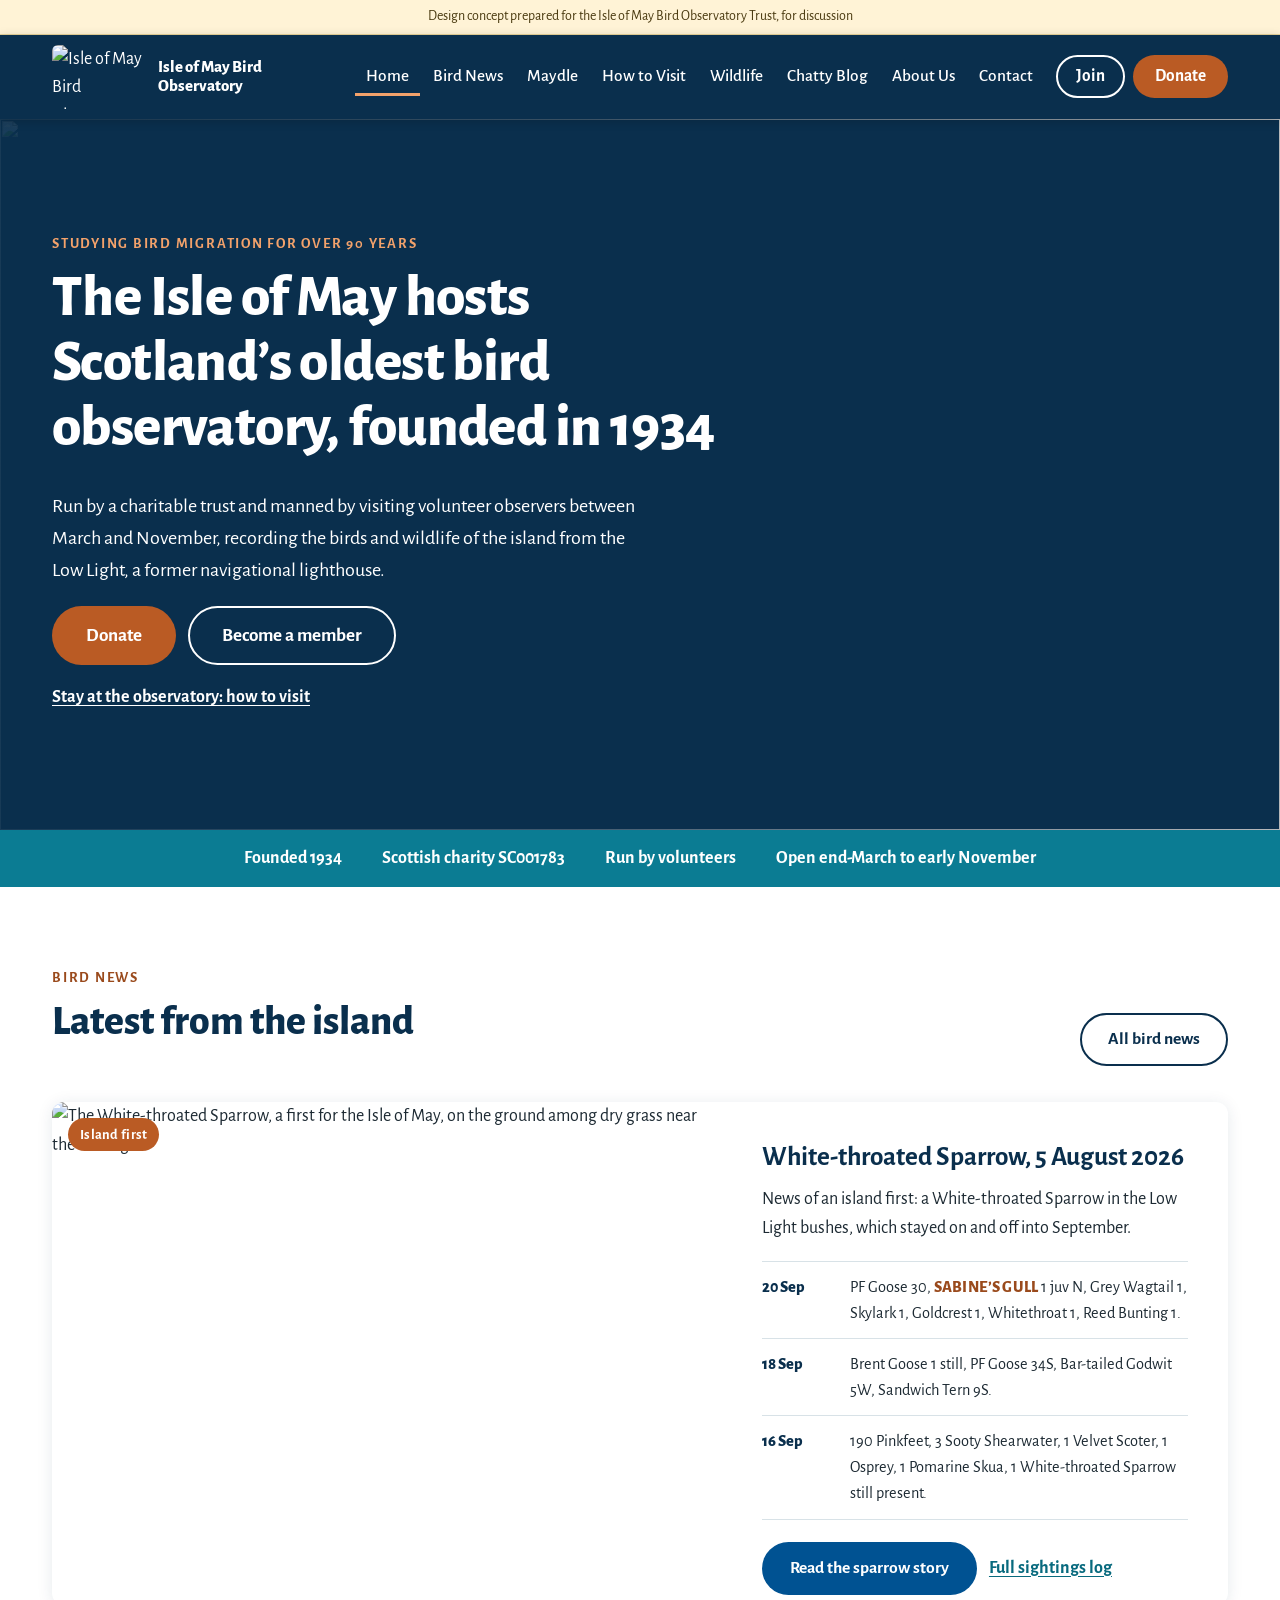
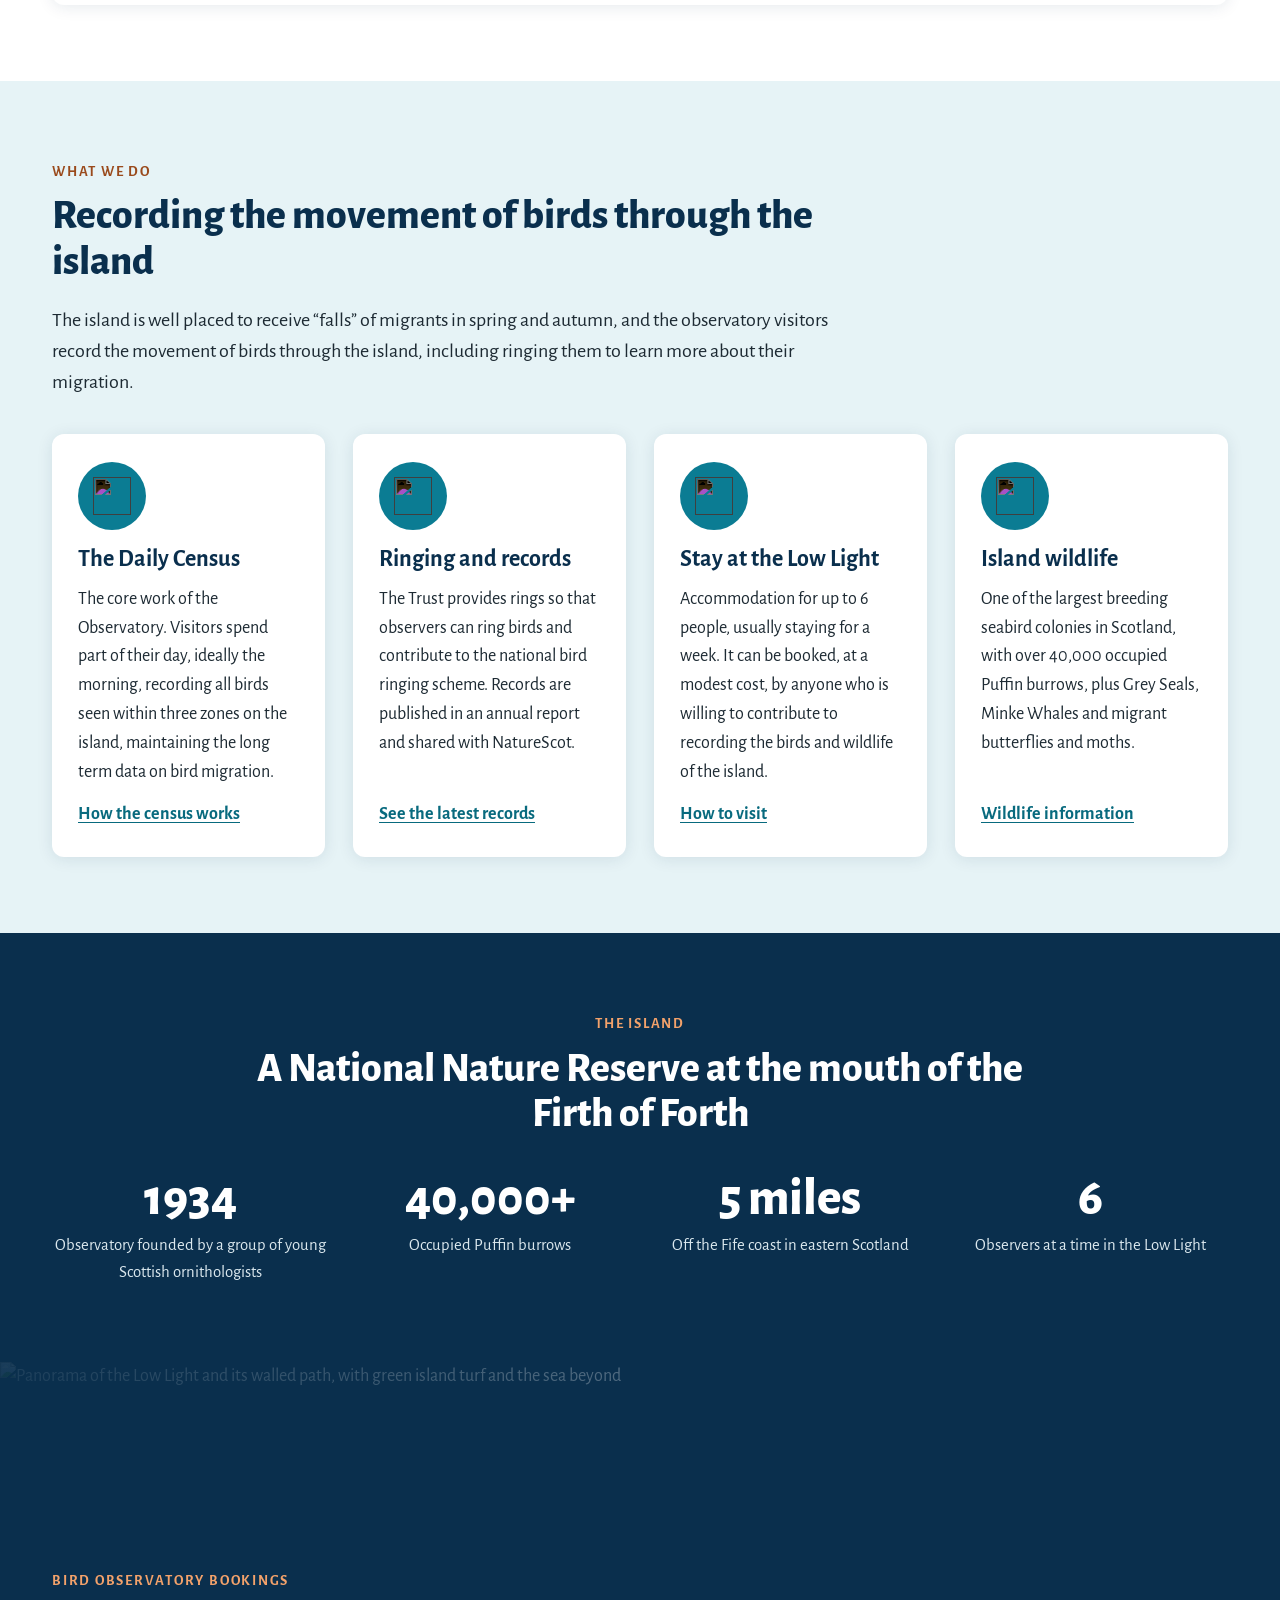
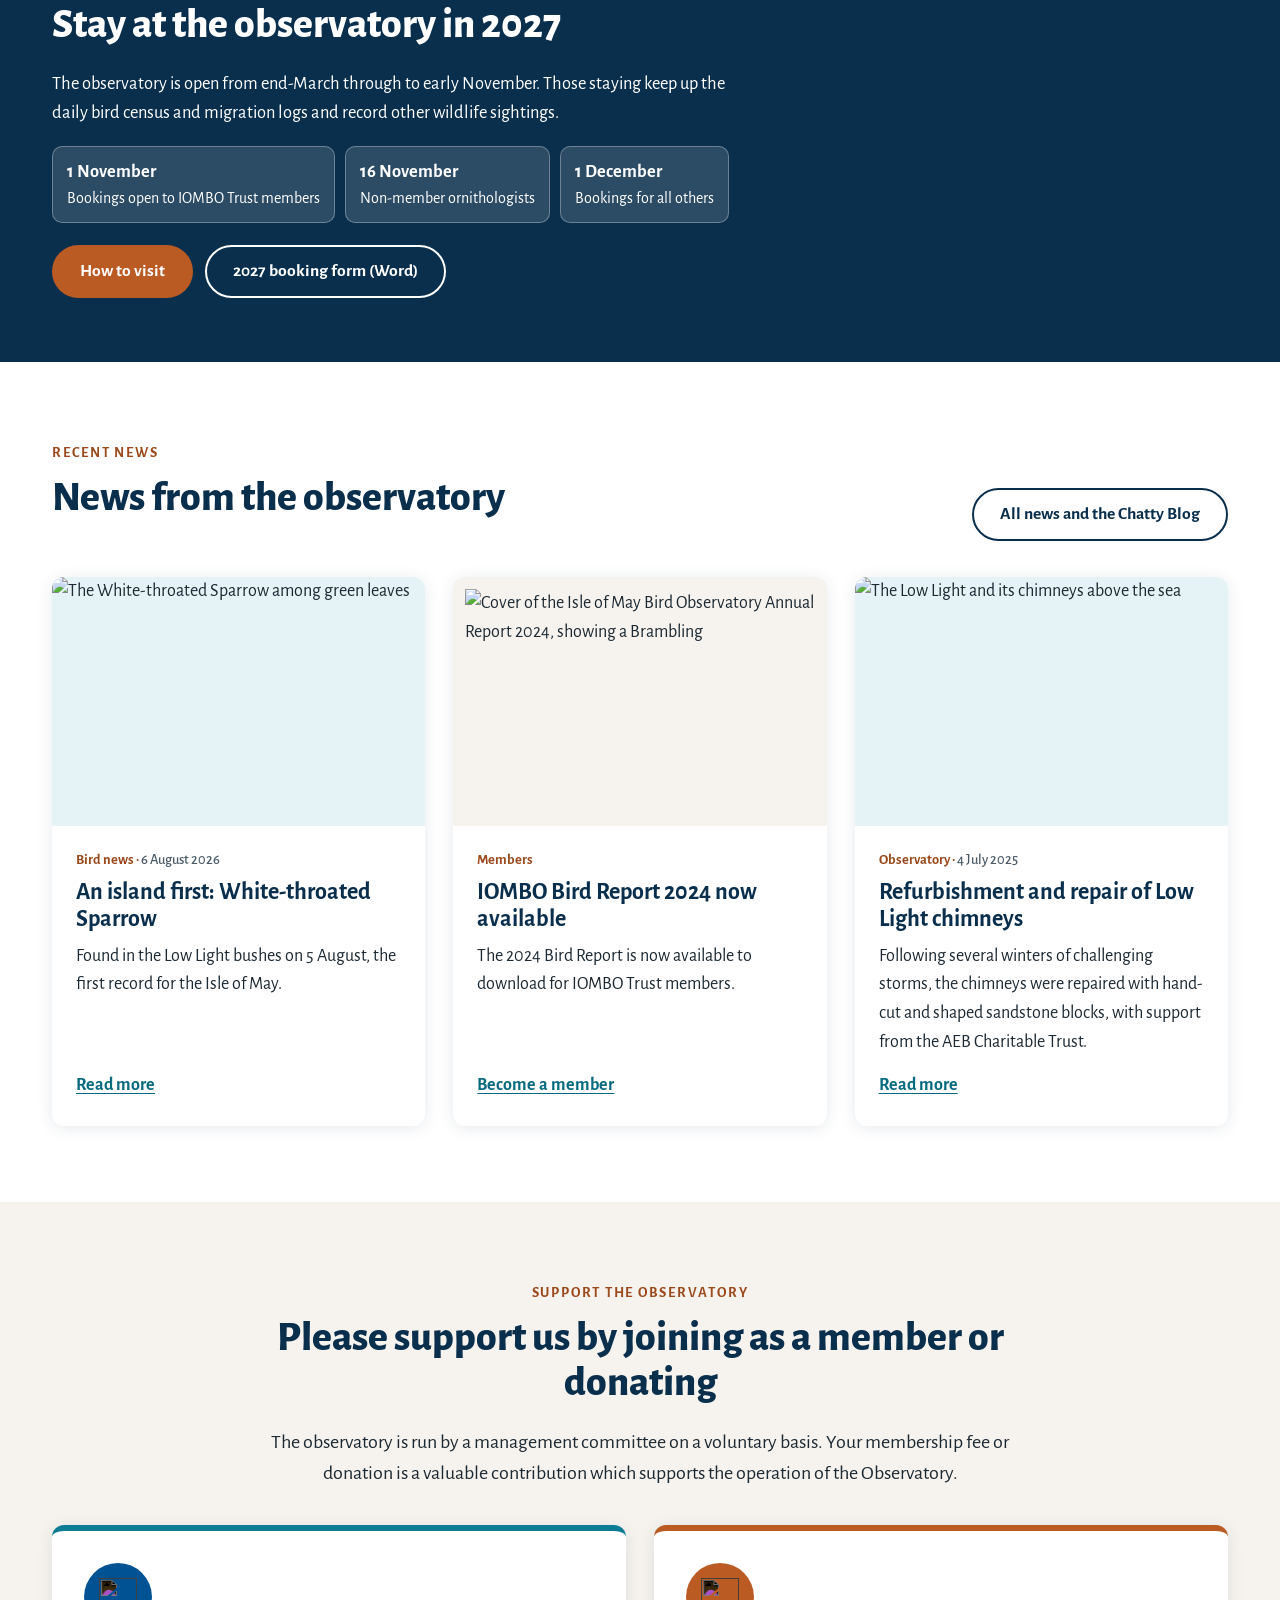
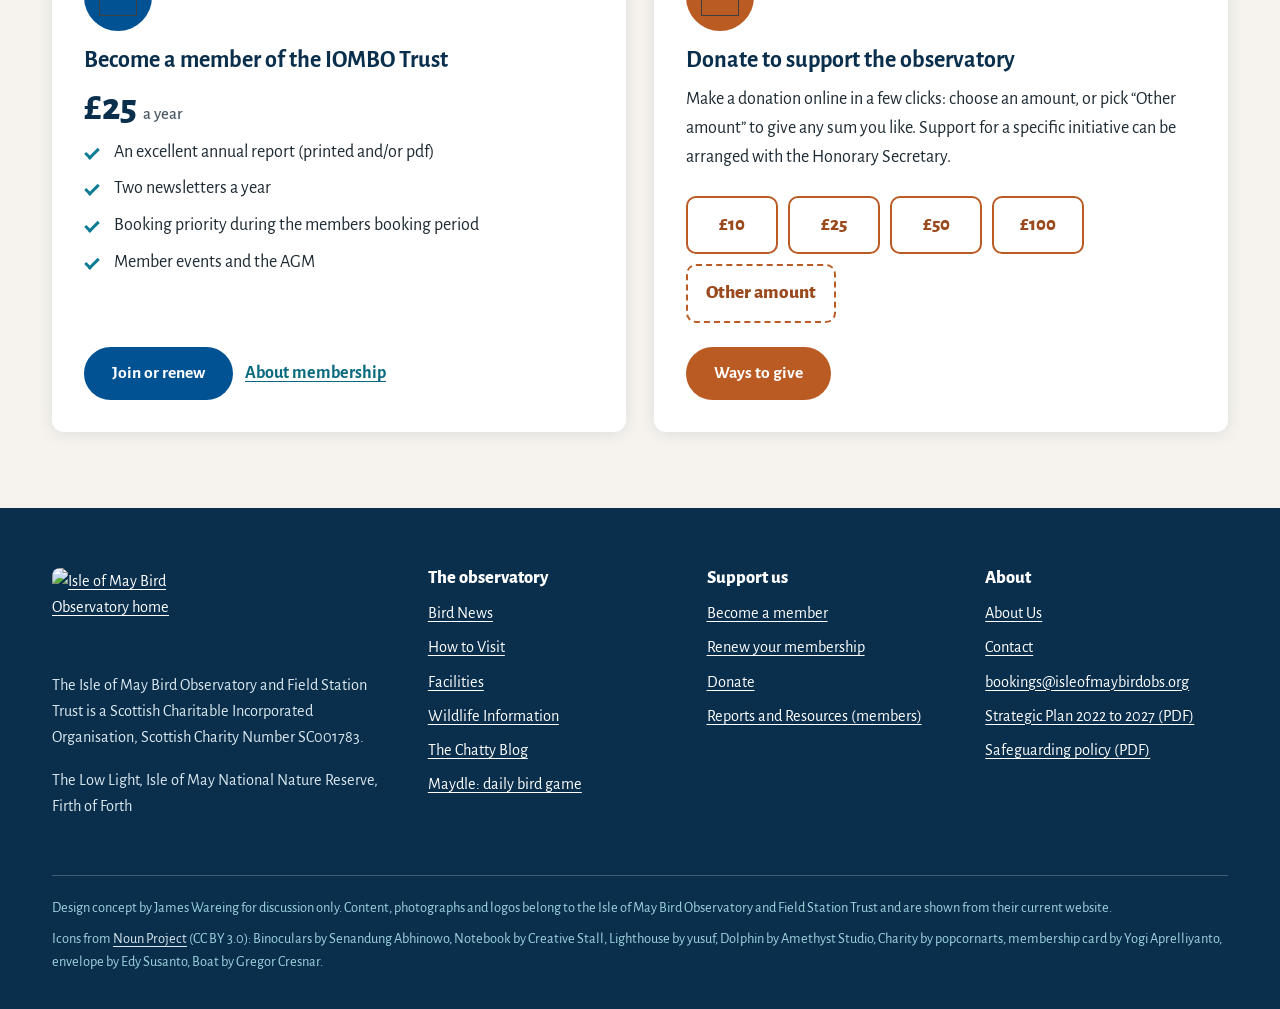
==== commit 4c133033: "Update concept banner wording Co-Authored-By: Claude Opus 5.5 <noreply@anthropic.com>" ====
--- a/index.html
+++ b/index.html
@@ -13,7 +13,7 @@
 </head>
 <body>
 <a class="skip-link" href="#main">Skip to content</a>
-<div class="concept-banner" role="note">Design concept: an unsolicited mock-up for discussion only, not affiliated with or endorsed by the Isle of May Bird Observatory.</div>
+<div class="concept-banner" role="note">Design concept prepared for the Isle of May Bird Observatory Trust, for discussion</div>
 <header class="site-header">
   <div class="container header-inner">
     <a class="logo" href="index.html"><img src="https://i0.wp.com/isleofmaybirdobs.org/wp-content/uploads/2013/03/iombo-logo-2014-colour.png?ssl=1" alt="Isle of May Bird Observatory logo" width="94" height="64"><span>Isle of May Bird Observatory</span></a>
